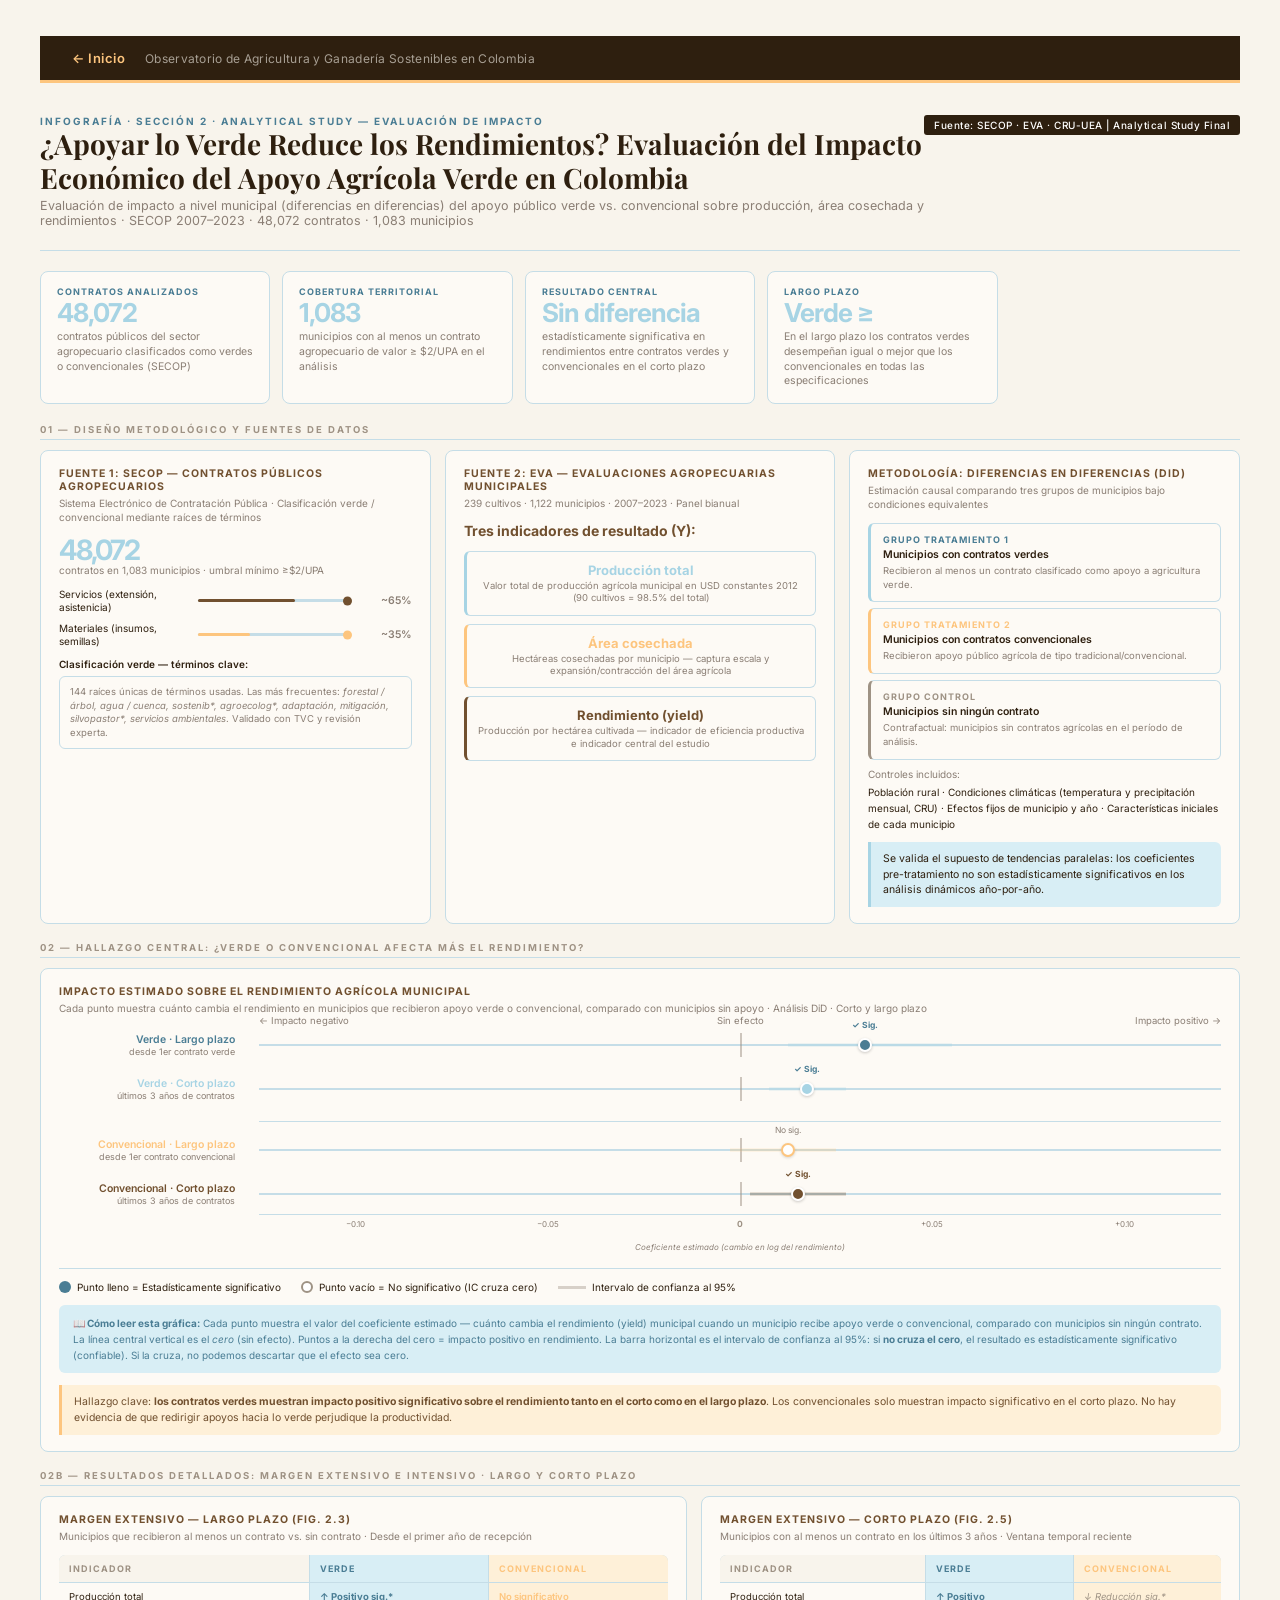
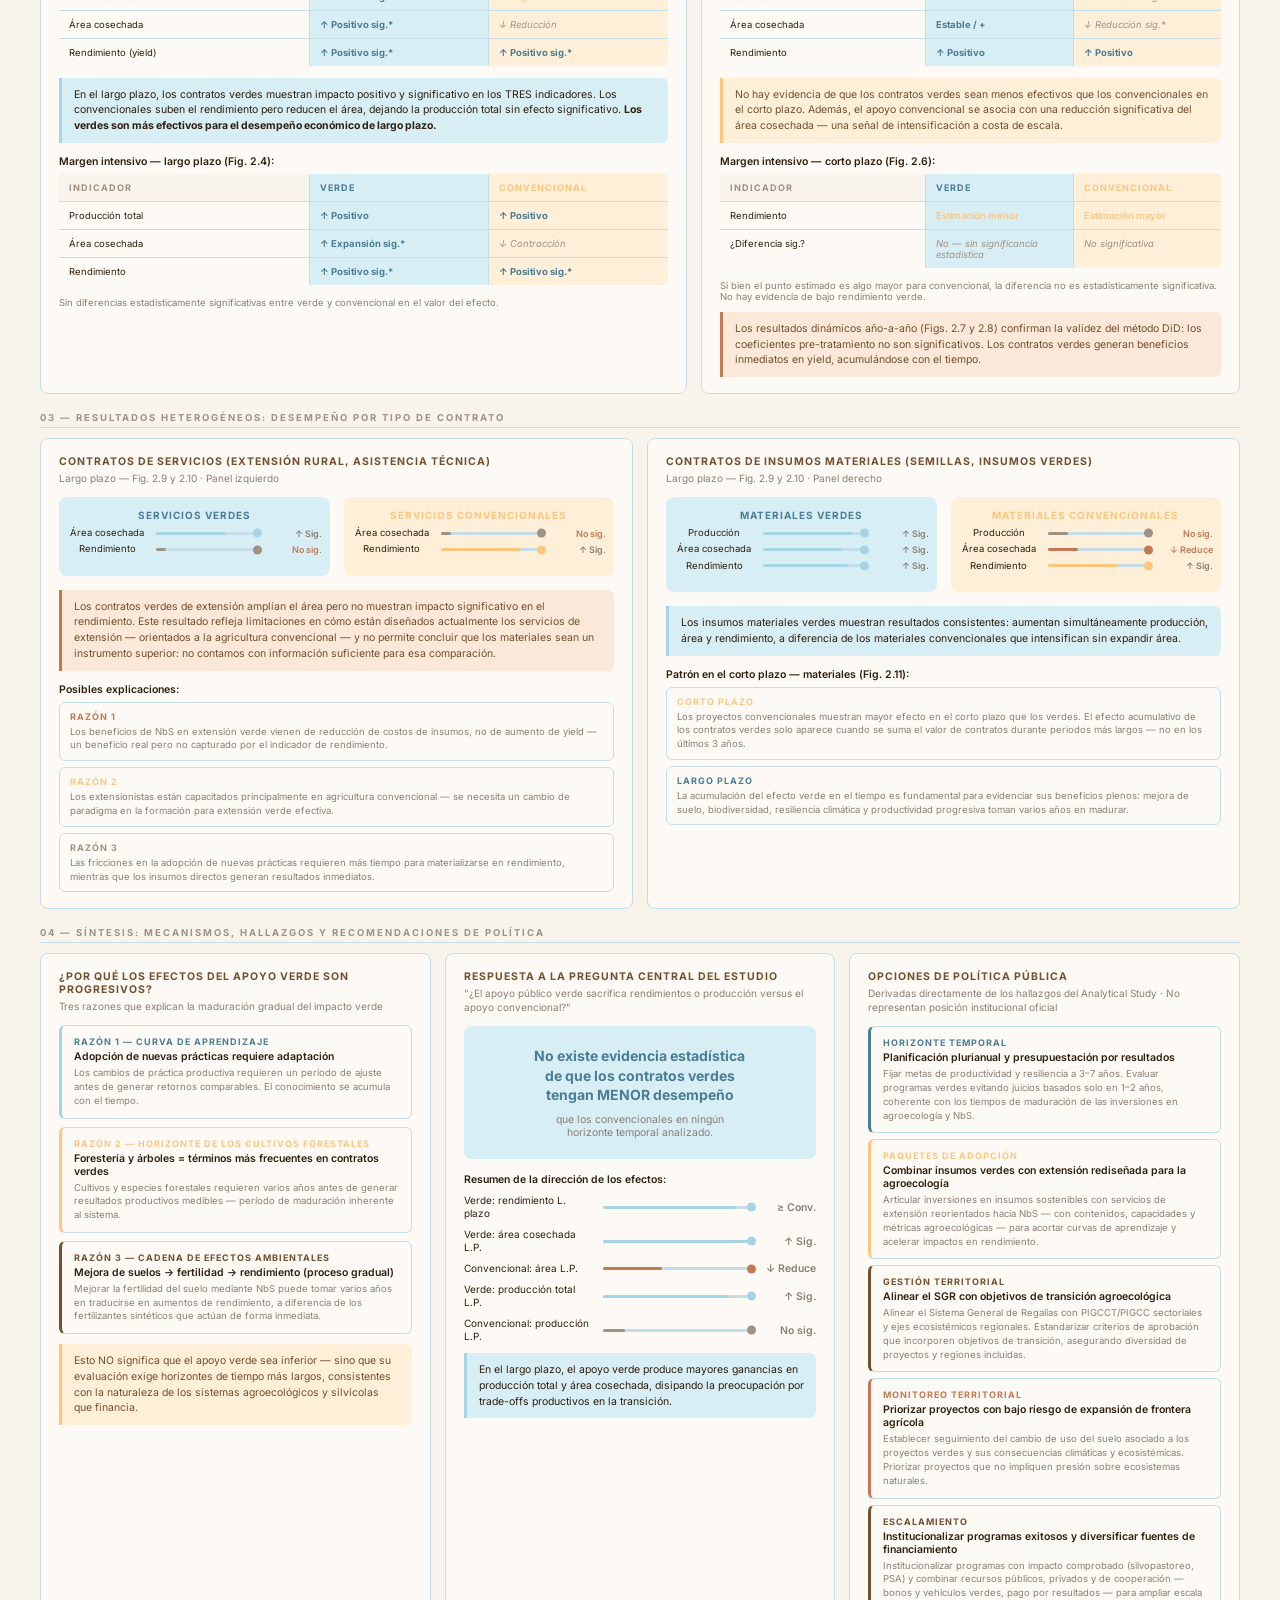
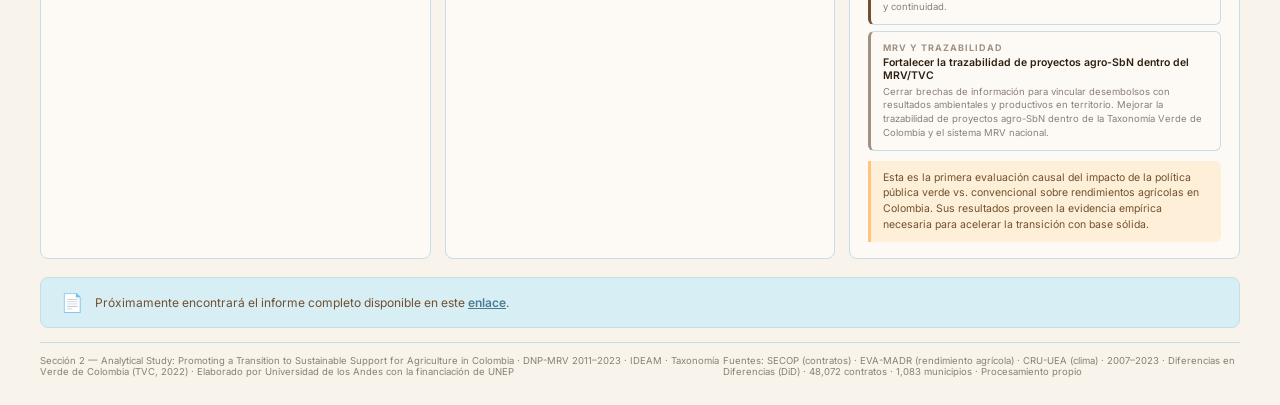
==== infografia2/index.html @ 512d980d "Actualizar infografías y corregir navegación - Reemplazar infografías 1, 2 y 3 con nuevas versiones " ====
<!DOCTYPE html>
<html lang="es">
<head>
<meta charset="UTF-8">
<meta name="viewport" content="width=device-width, initial-scale=1.0">
<title>Sección 2 — Evaluación del Impacto Económico del Apoyo Verde vs. Convencional</title>
<style>
  @import url('https://fonts.googleapis.com/css2?family=Inter:wght@300;400;500;600;700&family=Playfair+Display:wght@700&display=swap');

  :root {
    --cream:    #f8f4ec;
    --white:    #fdfaf5;
    --dark:     #2e1f0f;
    --brown:    #71502f;
    --amber:    #fdc57e;
    --amber-lt: #fef0d8;
    --sage:     #a7d4e4;
    --sage-lt:  #d8eef5;
    --sage-dk:  #4a7d94;
    --coral:    #c47854;
    --coral-lt: #fce8d8;
    --stone:    #9e9284;
    --muted:    #8a7e74;
    --border:   #c5dde7;
    --tan:      #71502f;
  }

  * { box-sizing: border-box; margin: 0; padding: 0; }
  body {
    font-family: 'Inter', sans-serif;
    background: var(--cream);
    color: var(--dark);
    width: 1280px;
    margin: 0 auto;
    min-height: 900px;
    padding: 36px 40px 28px;
  }

  .top-bar { display: flex; justify-content: space-between; align-items: flex-start; margin-bottom: 6px; }
  .badge-inf { font-size: 10px; font-weight: 700; letter-spacing: 2px; color: var(--sage-dk); text-transform: uppercase; }
  .source-badge { background: var(--dark); color: #fff; font-size: 10px; padding: 4px 10px; border-radius: 3px; font-weight: 500; letter-spacing: 0.5px; white-space: nowrap; }
  h1 { font-family: 'Playfair Display', Georgia, serif; font-size: 28px; font-weight: 700; color: var(--dark); line-height: 1.2; margin-bottom: 4px; }
  .subtitle { font-size: 12.5px; color: var(--muted); font-weight: 400; margin-bottom: 16px; }
  .divider { border: none; border-top: 1px solid var(--border); margin-bottom: 20px; }

  /* KPIs */
  .kpi-row { display: grid; grid-template-columns: repeat(5, 1fr); gap: 12px; margin-bottom: 20px; }
  .kpi { background: var(--white); border: 1px solid var(--border); border-radius: 8px; padding: 14px 16px; }
  .kpi .num { font-size: 26px; font-weight: 700; color: var(--sage); letter-spacing: -1px; line-height: 1; }
  .kpi .num.amber { color: var(--amber); }
  .kpi .num.coral { color: var(--coral); }
  .kpi .num.brown { color: var(--brown); }
  .kpi .lbl  { font-size: 10.5px; color: var(--muted); margin-top: 4px; line-height: 1.4; }
  .kpi .tag  { font-size: 9px; font-weight: 700; letter-spacing: 1px; text-transform: uppercase; color: var(--sage-dk); margin-bottom: 3px; }

  /* Grids */
  .grid-4 { display: grid; grid-template-columns: repeat(4, 1fr); gap: 14px; margin-bottom: 18px; }
  .grid-3 { display: grid; grid-template-columns: 1fr 1fr 1fr; gap: 14px; margin-bottom: 18px; }
  .grid-2 { display: grid; grid-template-columns: 1.2fr 1fr; gap: 14px; margin-bottom: 18px; }
  .grid-2e { display: grid; grid-template-columns: 1fr 1fr; gap: 14px; margin-bottom: 18px; }

  /* Card */
  .card { background: var(--white); border: 1px solid var(--border); border-radius: 8px; padding: 16px 18px; }
  .card-title { font-size: 10.5px; font-weight: 700; color: var(--brown); text-transform: uppercase; letter-spacing: 1px; margin-bottom: 3px; }
  .card-sub   { font-size: 10px; color: var(--muted); margin-bottom: 12px; line-height: 1.4; }

  /* Lollipop */
  .ll-row  { display: flex; align-items: center; gap: 9px; margin-bottom: 8px; }
  .ll-lbl  { font-size: 10.5px; color: var(--dark); width: 160px; flex-shrink: 0; line-height: 1.3; }
  .ll-lbl.sm { width: 100px; }
  .ll-lbl.md { width: 130px; }
  .ll-lbl.lg { width: 200px; }
  .ll-trk  { flex: 1; height: 3px; background: var(--border); border-radius: 2px; position: relative; }
  .ll-bar  { height: 100%; border-radius: 2px; background: var(--sage); }
  .ll-bar.amber { background: var(--amber); }
  .ll-bar.coral { background: var(--coral); }
  .ll-bar.brown { background: var(--brown); }
  .ll-bar.tan   { background: var(--tan); }
  .ll-bar.stone { background: var(--stone); }
  .ll-dot  { position: absolute; right:-5px; top:50%; transform:translateY(-50%); width:9px; height:9px; border-radius:50%; background:var(--sage); }
  .ll-dot.amber { background:var(--amber); }
  .ll-dot.coral { background:var(--coral); }
  .ll-dot.brown { background:var(--brown); }
  .ll-dot.tan   { background:var(--tan); }
  .ll-dot.stone { background:var(--stone); }
  .ll-val  { font-size: 10.5px; font-weight: 600; color: var(--muted); width: 56px; text-align: right; }

  /* Stacked bar */
  .stk-bar { display: flex; height: 20px; border-radius: 3px; overflow: hidden; margin: 6px 0; gap: 1px; }
  .stk-seg { display: flex; align-items: center; justify-content: center; font-size: 9px; font-weight: 700; color: white; }

  /* Legend */
  .legend { display: flex; flex-wrap: wrap; gap: 10px; margin-top: 8px; }
  .lg-item { display: flex; align-items: center; gap: 5px; font-size: 10px; color: var(--muted); }
  .lg-dot  { width: 9px; height: 9px; border-radius: 2px; flex-shrink: 0; }

  /* Note box */
  .note { background: var(--sage-lt); border-left: 3px solid var(--sage); padding: 9px 12px; border-radius: 0 6px 6px 0; font-size: 10.5px; color: #2e1f0f; line-height: 1.5; margin-top: 10px; }
  .note.amber { background: var(--amber-lt); border-left-color: var(--amber); color: #71502f; }
  .note.coral { background: var(--coral-lt); border-left-color: var(--coral); color: #71502f; }

  /* Section divider label */
  .sec-label {
    font-size: 9.5px; font-weight: 700; letter-spacing: 2px; text-transform: uppercase;
    color: var(--stone); margin-bottom: 10px; padding-bottom: 4px;
    border-bottom: 1px solid var(--border);
  }

  /* Result matrix cell */
  .rmat { text-align: center; padding: 10px 8px; border-radius: 6px; border: 1px solid var(--border); }
  .rmat .ico { font-size: 18px; margin-bottom: 4px; }
  .rmat .lbl { font-size: 9.5px; color: var(--muted); line-height: 1.3; }
  .rmat .val { font-size: 13px; font-weight: 700; margin-bottom: 2px; }

  /* Period cards */
  .period-card { padding: 10px 12px; border-radius: 6px; border: 1px solid var(--border); background: var(--white); margin-bottom: 8px; }
  .period-tag { font-size: 9px; font-weight: 700; letter-spacing: 1px; text-transform: uppercase; margin-bottom: 3px; }
  .period-title { font-size: 10.5px; font-weight: 600; color: var(--dark); margin-bottom: 3px; }
  .period-desc { font-size: 9.5px; color: var(--muted); line-height: 1.45; }

  /* Comparison matrix */
  .cmp-matrix { display: grid; grid-template-columns: 1.4fr 1fr 1fr; gap: 1px; background: var(--border); border-radius: 6px; overflow: hidden; margin-bottom: 12px; }
  .cmp-cell { background: var(--white); padding: 8px 10px; font-size: 9.5px; }
  .cmp-head { background: var(--cream); font-weight: 700; font-size: 9px; text-transform: uppercase; letter-spacing: 1px; color: var(--stone); }
  .sig-yes { color: var(--sage-dk); font-weight: 700; }
  .sig-no  { color: var(--stone); font-style: italic; }
  .sig-partial { color: var(--amber); font-weight: 600; }

  /* Arc SVG */
  .arc-wrap { text-align: center; }
  .arc-wrap .arc-num { font-size: 22px; font-weight: 700; margin-top: 4px; }
  .arc-wrap .arc-lbl { font-size: 10px; color: var(--muted); }

  /* Dot grid */
  .dot-grid { display: flex; flex-wrap: wrap; gap: 4px; margin-bottom: 8px; }
  .dot { width: 11px; height: 11px; border-radius: 50%; background: var(--border); }
  .dot.sage  { background: var(--sage); }
  .dot.amber { background: var(--amber); }
  .dot.coral { background: var(--coral); }
  .dot.brown { background: var(--brown); }
  .dot.tan   { background: var(--tan); }
  .dot.stone { background: var(--stone); }

  footer { border-top: 1px solid var(--border); padding-top: 12px; display: flex; justify-content: space-between; font-size: 9.5px; color: var(--muted); margin-top: 8px; }
</style>
<script>
(function(){
  var W = 1280;
  function fit(){
    var s = Math.min(1, window.innerWidth / W);
    document.body.style.zoom = s;
  }
  window.addEventListener('load', fit);
  window.addEventListener('resize', fit);
})();
</script></head>
<body><nav style="position:sticky;top:0;z-index:1000;background:#2e1f0f;padding:14px 32px;display:flex;align-items:center;gap:20px;border-bottom:3px solid #fdc57e;box-sizing:border-box;">
  <a href="../" style="text-decoration:none;color:#fdc57e;font-family:'Inter',sans-serif;font-size:13px;font-weight:600;letter-spacing:0.5px;white-space:nowrap;">← Inicio</a>
  <span style="color:#f8f4ec;font-family:'Inter',sans-serif;font-size:12px;opacity:0.6;letter-spacing:0.3px;">Observatorio de Agricultura y Ganadería Sostenibles en Colombia</span>
</nav>
<div style="overflow-x:auto;padding-top:32px;">

<!-- HEADER -->
<div class="top-bar">
  <div>
    <div class="badge-inf">Infografía · Sección 2 · Analytical Study — Evaluación de Impacto</div>
    <h1>¿Apoyar lo Verde Reduce los Rendimientos? Evaluación del Impacto Económico del Apoyo Agrícola Verde en Colombia</h1>
    <p class="subtitle">Evaluación de impacto a nivel municipal (diferencias en diferencias) del apoyo público verde vs. convencional sobre producción, área cosechada y rendimientos · SECOP 2007–2023 · 48,072 contratos · 1,083 municipios</p>
  </div>
  <div class="source-badge">Fuente: SECOP · EVA · CRU-UEA | Analytical Study Final</div>
</div>
<hr class="divider">

<!-- KPI ROW -->
<div class="kpi-row">
  <div class="kpi">
    <div class="tag">Contratos analizados</div>
    <div class="num">48,072</div>
    <div class="lbl">contratos públicos del sector agropecuario clasificados como verdes o convencionales (SECOP)</div>
  </div>
  <div class="kpi">
    <div class="tag">Cobertura territorial</div>
    <div class="num">1,083</div>
    <div class="lbl">municipios con al menos un contrato agropecuario de valor ≥ $2/UPA en el análisis</div>
  </div>
  <div class="kpi">
    <div class="tag">Resultado central</div>
    <div class="num">Sin diferencia</div>
    <div class="lbl">estadísticamente significativa en rendimientos entre contratos verdes y convencionales en el corto plazo</div>
  </div>
  <div class="kpi">
    <div class="tag">Largo plazo</div>
    <div class="num">Verde ≥</div>
    <div class="lbl">En el largo plazo los contratos verdes desempeñan igual o mejor que los convencionales en todas las especificaciones</div>
  </div>

</div>

<!-- SECTION 01: DISEÑO METODOLÓGICO -->
<div class="sec-label">01 — Diseño Metodológico y Fuentes de Datos</div>
<div class="grid-3">

  <!-- SECOP -->
  <div class="card">
    <div class="card-title">Fuente 1: SECOP — Contratos públicos agropecuarios</div>
    <div class="card-sub">Sistema Electrónico de Contratación Pública · Clasificación verde / convencional mediante raíces de términos</div>

    <div style="margin-bottom:12px;">
      <div style="font-size:28px;font-weight:700;color:var(--sage);letter-spacing:-2px;line-height:1;">48,072</div>
      <div style="font-size:10px;color:var(--muted);">contratos en 1,083 municipios · umbral mínimo ≥$2/UPA</div>
    </div>

    <div class="ll-row">
      <div class="ll-lbl md" style="font-size:10px;">Servicios (extensión, asistenicia)</div>
      <div class="ll-trk"><div class="ll-bar tan" style="width:65%"></div><div class="ll-dot tan"></div></div>
      <div class="ll-val">~65%</div>
    </div>
    <div class="ll-row">
      <div class="ll-lbl md" style="font-size:10px;">Materiales (insumos, semillas)</div>
      <div class="ll-trk"><div class="ll-bar amber" style="width:35%"></div><div class="ll-dot amber"></div></div>
      <div class="ll-val">~35%</div>
    </div>

    <div style="margin-top:10px;font-size:10px;font-weight:600;color:var(--dark);margin-bottom:6px;">Clasificación verde — términos clave:</div>
    <div class="period-card" style="padding:8px 10px;margin-bottom:0;">
      <div class="period-desc">144 raíces únicas de términos usadas. Las más frecuentes: <em>forestal / árbol, agua / cuenca, sostenib*, agroecolog*, adaptación, mitigación, silvopastor*, servicios ambientales</em>. Validado con TVC y revisión experta.</div>
    </div>
  </div>

  <!-- EVA -->
  <div class="card">
    <div class="card-title">Fuente 2: EVA — Evaluaciones Agropecuarias Municipales</div>
    <div class="card-sub">239 cultivos · 1,122 municipios · 2007–2023 · Panel bianual</div>

    <div style="margin-bottom:12px;">
      <div style="font-size:14px;font-weight:700;color:var(--brown);margin-bottom:4px;">Tres indicadores de resultado (Y):</div>
    </div>

    <div class="rmat" style="margin-bottom:8px;border-left:3px solid var(--sage);">
      <div class="val" style="color:var(--sage);">Producción total</div>
      <div class="lbl">Valor total de producción agrícola municipal en USD constantes 2012 (90 cultivos = 98.5% del total)</div>
    </div>
    <div class="rmat" style="margin-bottom:8px;border-left:3px solid var(--amber);">
      <div class="val" style="color:var(--amber);">Área cosechada</div>
      <div class="lbl">Hectáreas cosechadas por municipio — captura escala y expansión/contracción del área agrícola</div>
    </div>
    <div class="rmat" style="border-left:3px solid var(--brown);">
      <div class="val" style="color:var(--brown);">Rendimiento (yield)</div>
      <div class="lbl">Producción por hectárea cultivada — indicador de eficiencia productiva e indicador central del estudio</div>
    </div>
  </div>

  <!-- Metodología DiD -->
  <div class="card">
    <div class="card-title">Metodología: Diferencias en Diferencias (DiD)</div>
    <div class="card-sub">Estimación causal comparando tres grupos de municipios bajo condiciones equivalentes</div>

    <div class="period-card" style="border-left:3px solid var(--sage);margin-bottom:6px;">
      <div class="period-tag" style="color:var(--sage-dk);">Grupo tratamiento 1</div>
      <div class="period-title">Municipios con contratos verdes</div>
      <div class="period-desc">Recibieron al menos un contrato clasificado como apoyo a agricultura verde.</div>
    </div>
    <div class="period-card" style="border-left:3px solid var(--amber);margin-bottom:6px;">
      <div class="period-tag" style="color:var(--amber);">Grupo tratamiento 2</div>
      <div class="period-title">Municipios con contratos convencionales</div>
      <div class="period-desc">Recibieron apoyo público agrícola de tipo tradicional/convencional.</div>
    </div>
    <div class="period-card" style="border-left:3px solid var(--stone);margin-bottom:8px;">
      <div class="period-tag" style="color:var(--stone);">Grupo control</div>
      <div class="period-title">Municipios sin ningún contrato</div>
      <div class="period-desc">Contrafactual: municipios sin contratos agrícolas en el período de análisis.</div>
    </div>

    <div style="font-size:10px;color:var(--muted);margin-bottom:4px;">Controles incluidos:</div>
    <div style="font-size:10px;color:var(--dark);line-height:1.6;">Población rural · Condiciones climáticas (temperatura y precipitación mensual, CRU) · Efectos fijos de municipio y año · Características iniciales de cada municipio</div>

    <div class="note">Se valida el supuesto de tendencias paralelas: los coeficientes pre-tratamiento no son estadísticamente significativos en los análisis dinámicos año-por-año.</div>
  </div>
</div>

<!-- SECTION 02: GRÁFICA CENTRAL + RESULTADOS -->
<div class="sec-label">02 — Hallazgo Central: ¿Verde o Convencional afecta más el rendimiento?</div>

<!-- GRÁFICA DE COEFICIENTES — LEGIBLE PARA NO ECONOMISTAS -->
<div class="card" style="margin-bottom:18px;">
  <div class="card-title">Impacto estimado sobre el rendimiento agrícola municipal</div>
  <div class="card-sub">Cada punto muestra cuánto cambia el rendimiento en municipios que recibieron apoyo verde o convencional, comparado con municipios sin apoyo · Análisis DiD · Corto y largo plazo</div>

  <div style="margin:18px 0 0 0;">
    <!-- CHART AREA -->
    <div style="position:relative;padding:0 0 0 200px;">
      <!-- Zero line label -->
      <div style="position:absolute;left:200px;top:-18px;right:0;display:flex;justify-content:space-between;font-size:9.5px;color:var(--muted);">
        <span>← Impacto negativo</span>
        <span style="position:absolute;left:50%;transform:translateX(-50%);">Sin efecto</span>
        <span>Impacto positivo →</span>
      </div>

      <!-- Row: Verde largo plazo -->
      <div style="display:flex;align-items:center;margin-bottom:20px;position:relative;">
        <div style="position:absolute;left:-200px;width:190px;text-align:right;padding-right:14px;">
          <div style="font-size:10.5px;font-weight:600;color:var(--sage-dk);">Verde · Largo plazo</div>
          <div style="font-size:9px;color:var(--muted);">desde 1er contrato verde</div>
        </div>
        <div style="flex:1;position:relative;height:24px;">
          <!-- Track -->
          <div style="position:absolute;top:50%;left:0;right:0;height:2px;background:var(--border);transform:translateY(-50%);"></div>
          <!-- Zero line -->
          <div style="position:absolute;top:0;bottom:0;left:50%;width:2px;background:var(--stone);opacity:0.5;"></div>
          <!-- CI bar: from 55% to 72% (positive, above zero) -->
          <div style="position:absolute;top:50%;left:55%;width:17%;height:3px;background:var(--sage);opacity:0.4;transform:translateY(-50%);"></div>
          <!-- Dot at 63% -->
          <div style="position:absolute;top:50%;left:63%;transform:translate(-50%,-50%);width:14px;height:14px;border-radius:50%;background:var(--sage-dk);border:2px solid white;box-shadow:0 1px 3px rgba(0,0,0,0.2);"></div>
          <!-- "Sig." label -->
          <div style="position:absolute;top:-13px;left:63%;transform:translateX(-50%);font-size:8.5px;font-weight:700;color:var(--sage-dk);">✓ Sig.</div>
        </div>
      </div>

      <!-- Row: Verde corto plazo -->
      <div style="display:flex;align-items:center;margin-bottom:20px;position:relative;">
        <div style="position:absolute;left:-200px;width:190px;text-align:right;padding-right:14px;">
          <div style="font-size:10.5px;font-weight:600;color:var(--sage);">Verde · Corto plazo</div>
          <div style="font-size:9px;color:var(--muted);">últimos 3 años de contratos</div>
        </div>
        <div style="flex:1;position:relative;height:24px;">
          <div style="position:absolute;top:50%;left:0;right:0;height:2px;background:var(--border);transform:translateY(-50%);"></div>
          <div style="position:absolute;top:0;bottom:0;left:50%;width:2px;background:var(--stone);opacity:0.5;"></div>
          <!-- CI: from 53% to 61% — does NOT cross zero (0.0190***, IC [0.0088, 0.0292]) -->
          <div style="position:absolute;top:50%;left:53%;width:8%;height:3px;background:var(--sage);opacity:0.4;transform:translateY(-50%);"></div>
          <!-- Dot at 57% — filled (significant) -->
          <div style="position:absolute;top:50%;left:57%;transform:translate(-50%,-50%);width:14px;height:14px;border-radius:50%;background:var(--sage);border:2px solid white;box-shadow:0 1px 3px rgba(0,0,0,0.2);"></div>
          <!-- "Sig." label -->
          <div style="position:absolute;top:-13px;left:57%;transform:translateX(-50%);font-size:8.5px;font-weight:700;color:var(--sage-dk);">✓ Sig.</div>
        </div>
      </div>

      <!-- Separator -->
      <div style="height:1px;background:var(--border);margin:4px 0 16px 0;"></div>

      <!-- Row: Convencional largo plazo -->
      <div style="display:flex;align-items:center;margin-bottom:20px;position:relative;">
        <div style="position:absolute;left:-200px;width:190px;text-align:right;padding-right:14px;">
          <div style="font-size:10.5px;font-weight:600;color:var(--amber);">Convencional · Largo plazo</div>
          <div style="font-size:9px;color:var(--muted);">desde 1er contrato convencional</div>
        </div>
        <div style="flex:1;position:relative;height:24px;">
          <div style="position:absolute;top:50%;left:0;right:0;height:2px;background:var(--border);transform:translateY(-50%);"></div>
          <div style="position:absolute;top:0;bottom:0;left:50%;width:2px;background:var(--stone);opacity:0.5;"></div>
          <!-- CI: from 49% to 60% — CROSSES zero (0.0117 no *, IC [-0.0021, 0.0255]) -->
          <div style="position:absolute;top:50%;left:49%;width:11%;height:3px;background:var(--amber);opacity:0.3;transform:translateY(-50%);"></div>
          <!-- Dot at 55% — hollow (not significant) -->
          <div style="position:absolute;top:50%;left:55%;transform:translate(-50%,-50%);width:14px;height:14px;border-radius:50%;background:white;border:2.5px solid var(--amber);box-shadow:0 1px 3px rgba(0,0,0,0.15);"></div>
          <div style="position:absolute;top:-13px;left:55%;transform:translateX(-50%);font-size:8.5px;color:var(--muted);white-space:nowrap;">No sig.</div>
        </div>
      </div>

      <!-- Row: Convencional corto plazo -->
      <div style="display:flex;align-items:center;margin-bottom:6px;position:relative;">
        <div style="position:absolute;left:-200px;width:190px;text-align:right;padding-right:14px;">
          <div style="font-size:10.5px;font-weight:600;color:var(--tan);">Convencional · Corto plazo</div>
          <div style="font-size:9px;color:var(--muted);">últimos 3 años de contratos</div>
        </div>
        <div style="flex:1;position:relative;height:24px;">
          <div style="position:absolute;top:50%;left:0;right:0;height:2px;background:var(--border);transform:translateY(-50%);"></div>
          <div style="position:absolute;top:0;bottom:0;left:50%;width:2px;background:var(--stone);opacity:0.5;"></div>
          <!-- CI: 51% to 61% -->
          <div style="position:absolute;top:50%;left:51%;width:10%;height:3px;background:var(--tan);opacity:0.35;transform:translateY(-50%);"></div>
          <!-- Dot at 56% -->
          <div style="position:absolute;top:50%;left:56%;transform:translate(-50%,-50%);width:14px;height:14px;border-radius:50%;background:var(--tan);border:2px solid white;box-shadow:0 1px 3px rgba(0,0,0,0.2);"></div>
          <div style="position:absolute;top:-13px;left:56%;transform:translateX(-50%);font-size:8.5px;font-weight:700;color:var(--tan);">✓ Sig.</div>
        </div>
      </div>

      <!-- X axis ticks -->
      <div style="position:relative;height:26px;margin-top:8px;border-top:1px solid var(--border);">
        <div style="position:absolute;left:10%;transform:translateX(-50%);font-size:8px;color:var(--muted);padding-top:4px;">−0.10</div>
        <div style="position:absolute;left:30%;transform:translateX(-50%);font-size:8px;color:var(--muted);padding-top:4px;">−0.05</div>
        <div style="position:absolute;left:50%;transform:translateX(-50%);font-size:8.5px;color:var(--stone);font-weight:700;padding-top:4px;">0</div>
        <div style="position:absolute;left:70%;transform:translateX(-50%);font-size:8px;color:var(--muted);padding-top:4px;">+0.05</div>
        <div style="position:absolute;left:90%;transform:translateX(-50%);font-size:8px;color:var(--muted);padding-top:4px;">+0.10</div>
      </div>
      <div style="text-align:center;font-size:8px;color:var(--muted);margin-top:2px;font-style:italic;">Coeficiente estimado (cambio en log del rendimiento)</div>
    </div>

    <!-- LEYENDA -->
    <div style="display:flex;gap:20px;margin-top:16px;flex-wrap:wrap;align-items:center;border-top:1px solid var(--border);padding-top:12px;">
      <div style="display:flex;align-items:center;gap:6px;font-size:10px;color:var(--dark);">
        <div style="width:12px;height:12px;border-radius:50%;background:var(--sage-dk);"></div> Punto lleno = Estadísticamente significativo
      </div>
      <div style="display:flex;align-items:center;gap:6px;font-size:10px;color:var(--dark);">
        <div style="width:12px;height:12px;border-radius:50%;background:white;border:2.5px solid var(--stone);"></div> Punto vacío = No significativo (IC cruza cero)
      </div>
      <div style="display:flex;align-items:center;gap:6px;font-size:10px;color:var(--dark);">
        <div style="width:28px;height:3px;background:var(--stone);opacity:0.4;"></div> Intervalo de confianza al 95%
      </div>
    </div>

    <!-- NOTA METODOLÓGICA -->
    <div style="margin-top:12px;background:var(--sage-lt);border-radius:6px;padding:10px 14px;font-size:10px;color:var(--sage-dk);line-height:1.6;">
      <strong>📖 Cómo leer esta gráfica:</strong> Cada punto muestra el valor del coeficiente estimado — cuánto cambia el rendimiento (yield) municipal cuando un municipio recibe apoyo verde o convencional, comparado con municipios sin ningún contrato. La línea central vertical es el <em>cero</em> (sin efecto). Puntos a la derecha del cero = impacto positivo en rendimiento. La barra horizontal es el intervalo de confianza al 95%: si <strong>no cruza el cero</strong>, el resultado es estadísticamente significativo (confiable). Si la cruza, no podemos descartar que el efecto sea cero.
    </div>
  </div>

  <div class="note amber" style="margin-top:12px;">Hallazgo clave: <strong>los contratos verdes muestran impacto positivo significativo sobre el rendimiento tanto en el corto como en el largo plazo</strong>. Los convencionales solo muestran impacto significativo en el corto plazo. No hay evidencia de que redirigir apoyos hacia lo verde perjudique la productividad.</div>
</div>

<div class="sec-label" style="margin-top:0;">02b — Resultados Detallados: Margen Extensivo e Intensivo · Largo y Corto Plazo</div>
<div class="grid-2">

  <!-- Margen extensivo largo plazo -->
  <div class="card">
    <div class="card-title">Margen extensivo — largo plazo (Fig. 2.3)</div>
    <div class="card-sub">Municipios que recibieron al menos un contrato vs. sin contrato · Desde el primer año de recepción</div>

    <div class="cmp-matrix">
      <div class="cmp-cell cmp-head">Indicador</div>
      <div class="cmp-cell cmp-head" style="background:var(--sage-lt);color:var(--sage-dk);">Verde</div>
      <div class="cmp-cell cmp-head" style="background:var(--amber-lt);color:var(--amber);">Convencional</div>

      <div class="cmp-cell">Producción total</div>
      <div class="cmp-cell" style="background:var(--sage-lt);"><span class="sig-yes">↑ Positivo sig.*</span></div>
      <div class="cmp-cell" style="background:var(--amber-lt);"><span class="sig-partial">No significativo</span></div>

      <div class="cmp-cell">Área cosechada</div>
      <div class="cmp-cell" style="background:var(--sage-lt);"><span class="sig-yes">↑ Positivo sig.*</span></div>
      <div class="cmp-cell" style="background:var(--amber-lt);"><span class="sig-no">↓ Reducción</span></div>

      <div class="cmp-cell">Rendimiento (yield)</div>
      <div class="cmp-cell" style="background:var(--sage-lt);"><span class="sig-yes">↑ Positivo sig.*</span></div>
      <div class="cmp-cell" style="background:var(--amber-lt);"><span class="sig-yes">↑ Positivo sig.*</span></div>
    </div>

    <div class="note">En el largo plazo, los contratos verdes muestran impacto positivo y significativo en los TRES indicadores. Los convencionales suben el rendimiento pero reducen el área, dejando la producción total sin efecto significativo. <strong>Los verdes son más efectivos para el desempeño económico de largo plazo.</strong></div>

    <div style="margin-top:12px;font-size:10.5px;font-weight:600;color:var(--dark);margin-bottom:6px;">Margen intensivo — largo plazo (Fig. 2.4):</div>
    <div class="cmp-matrix">
      <div class="cmp-cell cmp-head">Indicador</div>
      <div class="cmp-cell cmp-head" style="background:var(--sage-lt);color:var(--sage-dk);">Verde</div>
      <div class="cmp-cell cmp-head" style="background:var(--amber-lt);color:var(--amber);">Convencional</div>

      <div class="cmp-cell">Producción total</div>
      <div class="cmp-cell" style="background:var(--sage-lt);"><span class="sig-yes">↑ Positivo</span></div>
      <div class="cmp-cell" style="background:var(--amber-lt);"><span class="sig-yes">↑ Positivo</span></div>

      <div class="cmp-cell">Área cosechada</div>
      <div class="cmp-cell" style="background:var(--sage-lt);"><span class="sig-yes">↑ Expansión sig.*</span></div>
      <div class="cmp-cell" style="background:var(--amber-lt);"><span class="sig-no">↓ Contracción</span></div>

      <div class="cmp-cell">Rendimiento</div>
      <div class="cmp-cell" style="background:var(--sage-lt);"><span class="sig-yes">↑ Positivo sig.*</span></div>
      <div class="cmp-cell" style="background:var(--amber-lt);"><span class="sig-yes">↑ Positivo sig.*</span></div>
    </div>
    <div style="font-size:9.5px;color:var(--muted);margin-top:4px;">Sin diferencias estadísticamente significativas entre verde y convencional en el valor del efecto.</div>
  </div>

  <!-- Margen corto plazo -->
  <div class="card">
    <div class="card-title">Margen extensivo — corto plazo (Fig. 2.5)</div>
    <div class="card-sub">Municipios con al menos un contrato en los últimos 3 años · Ventana temporal reciente</div>

    <div class="cmp-matrix">
      <div class="cmp-cell cmp-head">Indicador</div>
      <div class="cmp-cell cmp-head" style="background:var(--sage-lt);color:var(--sage-dk);">Verde</div>
      <div class="cmp-cell cmp-head" style="background:var(--amber-lt);color:var(--amber);">Convencional</div>

      <div class="cmp-cell">Producción total</div>
      <div class="cmp-cell" style="background:var(--sage-lt);"><span class="sig-yes">↑ Positivo</span></div>
      <div class="cmp-cell" style="background:var(--amber-lt);"><span class="sig-no">↓ Reducción sig.*</span></div>

      <div class="cmp-cell">Área cosechada</div>
      <div class="cmp-cell" style="background:var(--sage-lt);"><span class="sig-yes">Estable / +</span></div>
      <div class="cmp-cell" style="background:var(--amber-lt);"><span class="sig-no">↓ Reducción sig.*</span></div>

      <div class="cmp-cell">Rendimiento</div>
      <div class="cmp-cell" style="background:var(--sage-lt);"><span class="sig-yes">↑ Positivo</span></div>
      <div class="cmp-cell" style="background:var(--amber-lt);"><span class="sig-yes">↑ Positivo</span></div>
    </div>

    <div class="note amber">No hay evidencia de que los contratos verdes sean menos efectivos que los convencionales en el corto plazo. Además, el apoyo convencional se asocia con una reducción significativa del área cosechada — una señal de intensificación a costa de escala.</div>

    <div style="margin-top:12px;font-size:10.5px;font-weight:600;color:var(--dark);margin-bottom:6px;">Margen intensivo — corto plazo (Fig. 2.6):</div>
    <div class="cmp-matrix">
      <div class="cmp-cell cmp-head">Indicador</div>
      <div class="cmp-cell cmp-head" style="background:var(--sage-lt);color:var(--sage-dk);">Verde</div>
      <div class="cmp-cell cmp-head" style="background:var(--amber-lt);color:var(--amber);">Convencional</div>

      <div class="cmp-cell">Rendimiento</div>
      <div class="cmp-cell" style="background:var(--sage-lt);"><span class="sig-partial">Estimación menor</span></div>
      <div class="cmp-cell" style="background:var(--amber-lt);"><span class="sig-partial">Estimación mayor</span></div>

      <div class="cmp-cell">¿Diferencia sig.?</div>
      <div class="cmp-cell" style="background:var(--sage-lt);background:var(--sage-lt);" colspan="2"><span class="sig-no">No — sin significancia estadística</span></div>
      <div class="cmp-cell" style="background:var(--amber-lt);"><span class="sig-no">No significativa</span></div>
    </div>
    <div style="font-size:9.5px;color:var(--muted);margin-top:4px;">Si bien el punto estimado es algo mayor para convencional, la diferencia no es estadísticamente significativa. No hay evidencia de bajo rendimiento verde.</div>

    <div class="note coral" style="margin-top:10px;">Los resultados dinámicos año-a-año (Figs. 2.7 y 2.8) confirman la validez del método DiD: los coeficientes pre-tratamiento no son significativos. Los contratos verdes generan beneficios inmediatos en yield, acumulándose con el tiempo.</div>
  </div>
</div>

<!-- SECTION 03: RESULTADOS HETEROGÉNEOS -->
<div class="sec-label">03 — Resultados Heterogéneos: Desempeño por Tipo de Contrato</div>
<div class="grid-2e">

  <!-- Servicios -->
  <div class="card">
    <div class="card-title">Contratos de servicios (extensión rural, asistencia técnica)</div>
    <div class="card-sub">Largo plazo — Fig. 2.9 y 2.10 · Panel izquierdo</div>

    <div style="display:flex;gap:14px;margin-bottom:14px;">
      <div style="flex:1;text-align:center;background:var(--sage-lt);border-radius:8px;padding:12px 8px;">
        <div style="font-size:10px;font-weight:700;color:var(--sage-dk);text-transform:uppercase;letter-spacing:1px;margin-bottom:6px;">Servicios verdes</div>
        <div class="ll-row" style="margin-bottom:4px;">
          <div class="ll-lbl sm" style="font-size:9.5px;width:80px;">Área cosechada</div>
          <div class="ll-trk"><div class="ll-bar" style="width:70%"></div><div class="ll-dot"></div></div>
          <div class="ll-val" style="font-size:9px;">↑ Sig.</div>
        </div>
        <div class="ll-row">
          <div class="ll-lbl sm" style="font-size:9.5px;width:80px;">Rendimiento</div>
          <div class="ll-trk"><div class="ll-bar stone" style="width:10%"></div><div class="ll-dot stone"></div></div>
          <div class="ll-val" style="font-size:9px;color:var(--coral);">No sig.</div>
        </div>
      </div>
      <div style="flex:1;text-align:center;background:var(--amber-lt);border-radius:8px;padding:12px 8px;">
        <div style="font-size:10px;font-weight:700;color:var(--amber);text-transform:uppercase;letter-spacing:1px;margin-bottom:6px;">Servicios convencionales</div>
        <div class="ll-row" style="margin-bottom:4px;">
          <div class="ll-lbl sm" style="font-size:9.5px;width:80px;">Área cosechada</div>
          <div class="ll-trk"><div class="ll-bar stone" style="width:10%"></div><div class="ll-dot stone"></div></div>
          <div class="ll-val" style="font-size:9px;color:var(--coral);">No sig.</div>
        </div>
        <div class="ll-row">
          <div class="ll-lbl sm" style="font-size:9.5px;width:80px;">Rendimiento</div>
          <div class="ll-trk"><div class="ll-bar amber" style="width:80%"></div><div class="ll-dot amber"></div></div>
          <div class="ll-val" style="font-size:9px;">↑ Sig.</div>
        </div>
      </div>
    </div>

    <div class="note coral">Los contratos verdes de extensión amplían el área pero no muestran impacto significativo en el rendimiento. Este resultado refleja limitaciones en cómo están diseñados actualmente los servicios de extensión — orientados a la agricultura convencional — y no permite concluir que los materiales sean un instrumento superior: no contamos con información suficiente para esa comparación.</div>

    <div style="margin-top:12px;font-size:10.5px;font-weight:600;color:var(--dark);margin-bottom:6px;">Posibles explicaciones:</div>
    <div class="period-card" style="padding:8px 10px;margin-bottom:6px;">
      <div class="period-tag" style="color:var(--coral);">Razón 1</div>
      <div class="period-desc">Los beneficios de NbS en extensión verde vienen de reducción de costos de insumos, no de aumento de yield — un beneficio real pero no capturado por el indicador de rendimiento.</div>
    </div>
    <div class="period-card" style="padding:8px 10px;margin-bottom:6px;">
      <div class="period-tag" style="color:var(--amber);">Razón 2</div>
      <div class="period-desc">Los extensionistas están capacitados principalmente en agricultura convencional — se necesita un cambio de paradigma en la formación para extensión verde efectiva.</div>
    </div>
    <div class="period-card" style="padding:8px 10px;margin-bottom:0;">
      <div class="period-tag" style="color:var(--stone);">Razón 3</div>
      <div class="period-desc">Las fricciones en la adopción de nuevas prácticas requieren más tiempo para materializarse en rendimiento, mientras que los insumos directos generan resultados inmediatos.</div>
    </div>
  </div>

  <!-- Materiales -->
  <div class="card">
    <div class="card-title">Contratos de insumos materiales (semillas, insumos verdes)</div>
    <div class="card-sub">Largo plazo — Fig. 2.9 y 2.10 · Panel derecho</div>

    <div style="display:flex;gap:14px;margin-bottom:14px;">
      <div style="flex:1;text-align:center;background:var(--sage-lt);border-radius:8px;padding:12px 8px;">
        <div style="font-size:10px;font-weight:700;color:var(--sage-dk);text-transform:uppercase;letter-spacing:1px;margin-bottom:6px;">Materiales verdes</div>
        <div class="ll-row" style="margin-bottom:4px;">
          <div class="ll-lbl sm" style="font-size:9.5px;width:80px;">Producción</div>
          <div class="ll-trk"><div class="ll-bar" style="width:90%"></div><div class="ll-dot"></div></div>
          <div class="ll-val" style="font-size:9px;">↑ Sig.</div>
        </div>
        <div class="ll-row" style="margin-bottom:4px;">
          <div class="ll-lbl sm" style="font-size:9.5px;width:80px;">Área cosechada</div>
          <div class="ll-trk"><div class="ll-bar" style="width:80%"></div><div class="ll-dot"></div></div>
          <div class="ll-val" style="font-size:9px;">↑ Sig.</div>
        </div>
        <div class="ll-row">
          <div class="ll-lbl sm" style="font-size:9.5px;width:80px;">Rendimiento</div>
          <div class="ll-trk"><div class="ll-bar" style="width:85%"></div><div class="ll-dot"></div></div>
          <div class="ll-val" style="font-size:9px;">↑ Sig.</div>
        </div>
      </div>
      <div style="flex:1;text-align:center;background:var(--amber-lt);border-radius:8px;padding:12px 8px;">
        <div style="font-size:10px;font-weight:700;color:var(--amber);text-transform:uppercase;letter-spacing:1px;margin-bottom:6px;">Materiales convencionales</div>
        <div class="ll-row" style="margin-bottom:4px;">
          <div class="ll-lbl sm" style="font-size:9.5px;width:80px;">Producción</div>
          <div class="ll-trk"><div class="ll-bar stone" style="width:20%"></div><div class="ll-dot stone"></div></div>
          <div class="ll-val" style="font-size:9px;color:var(--coral);">No sig.</div>
        </div>
        <div class="ll-row" style="margin-bottom:4px;">
          <div class="ll-lbl sm" style="font-size:9.5px;width:80px;">Área cosechada</div>
          <div class="ll-trk"><div class="ll-bar coral" style="width:30%"></div><div class="ll-dot coral"></div></div>
          <div class="ll-val" style="font-size:9px;color:var(--coral);">↓ Reduce</div>
        </div>
        <div class="ll-row">
          <div class="ll-lbl sm" style="font-size:9.5px;width:80px;">Rendimiento</div>
          <div class="ll-trk"><div class="ll-bar amber" style="width:70%"></div><div class="ll-dot amber"></div></div>
          <div class="ll-val" style="font-size:9px;">↑ Sig.</div>
        </div>
      </div>
    </div>

    <div class="note">Los insumos materiales verdes muestran resultados consistentes: aumentan simultáneamente producción, área y rendimiento, a diferencia de los materiales convencionales que intensifican sin expandir área.</div>

    <div style="margin-top:12px;font-size:10.5px;font-weight:600;color:var(--dark);margin-bottom:6px;">Patrón en el corto plazo — materiales (Fig. 2.11):</div>
    <div class="period-card" style="padding:8px 10px;margin-bottom:6px;">
      <div class="period-tag" style="color:var(--amber);">Corto plazo</div>
      <div class="period-desc">Los proyectos convencionales muestran mayor efecto en el corto plazo que los verdes. El efecto acumulativo de los contratos verdes solo aparece cuando se suma el valor de contratos durante periodos más largos — no en los últimos 3 años.</div>
    </div>
    <div class="period-card" style="padding:8px 10px;margin-bottom:0;">
      <div class="period-tag" style="color:var(--sage-dk);">Largo plazo</div>
      <div class="period-desc">La acumulación del efecto verde en el tiempo es fundamental para evidenciar sus beneficios plenos: mejora de suelo, biodiversidad, resiliencia climática y productividad progresiva toman varios años en madurar.</div>
    </div>
  </div>
</div>

<!-- SECTION 04: SÍNTESIS Y MECANISMOS -->
<div class="sec-label">04 — Síntesis: Mecanismos, Hallazgos y Recomendaciones de Política</div>
<div class="grid-3">

  <!-- Mecanismos -->
  <div class="card">
    <div class="card-title">¿Por qué los efectos del apoyo verde son progresivos?</div>
    <div class="card-sub">Tres razones que explican la maduración gradual del impacto verde</div>

    <div class="period-card" style="border-left:3px solid var(--sage);margin-bottom:8px;">
      <div class="period-tag" style="color:var(--sage-dk);">Razón 1 — Curva de aprendizaje</div>
      <div class="period-title">Adopción de nuevas prácticas requiere adaptación</div>
      <div class="period-desc">Los cambios de práctica productiva requieren un período de ajuste antes de generar retornos comparables. El conocimiento se acumula con el tiempo.</div>
    </div>

    <div class="period-card" style="border-left:3px solid var(--amber);margin-bottom:8px;">
      <div class="period-tag" style="color:var(--amber);">Razón 2 — Horizonte de los cultivos forestales</div>
      <div class="period-title">Forestería y árboles = términos más frecuentes en contratos verdes</div>
      <div class="period-desc">Cultivos y especies forestales requieren varios años antes de generar resultados productivos medibles — período de maduración inherente al sistema.</div>
    </div>

    <div class="period-card" style="border-left:3px solid var(--brown);margin-bottom:8px;">
      <div class="period-tag" style="color:var(--brown);">Razón 3 — Cadena de efectos ambientales</div>
      <div class="period-title">Mejora de suelos → fertilidad → rendimiento (proceso gradual)</div>
      <div class="period-desc">Mejorar la fertilidad del suelo mediante NbS puede tomar varios años en traducirse en aumentos de rendimiento, a diferencia de los fertilizantes sintéticos que actúan de forma inmediata.</div>
    </div>

    <div class="note amber">Esto NO significa que el apoyo verde sea inferior — sino que su evaluación exige horizontes de tiempo más largos, consistentes con la naturaleza de los sistemas agroecológicos y silvícolas que financia.</div>
  </div>

  <!-- Resumen central -->
  <div class="card">
    <div class="card-title">Respuesta a la pregunta central del estudio</div>
    <div class="card-sub">"¿El apoyo público verde sacrifica rendimientos o producción versus el apoyo convencional?"</div>

    <div style="text-align:center;padding:20px 16px;background:var(--sage-lt);border-radius:8px;margin-bottom:14px;">
      <div style="font-size:14px;font-weight:700;color:var(--sage-dk);line-height:1.4;">No existe evidencia estadística<br>de que los contratos verdes<br>tengan MENOR desempeño</div>
      <div style="font-size:10.5px;color:var(--muted);margin-top:8px;">que los convencionales en ningún<br>horizonte temporal analizado.</div>
    </div>

    <div style="font-size:10.5px;font-weight:600;color:var(--dark);margin-bottom:8px;">Resumen de la dirección de los efectos:</div>

    <div class="ll-row">
      <div class="ll-lbl md" style="font-size:10px;">Verde: rendimiento L. plazo</div>
      <div class="ll-trk"><div class="ll-bar" style="width:90%"></div><div class="ll-dot"></div></div>
      <div class="ll-val">≥ Conv.</div>
    </div>
    <div class="ll-row">
      <div class="ll-lbl md" style="font-size:10px;">Verde: área cosechada L.P.</div>
      <div class="ll-trk"><div class="ll-bar" style="width:100%"></div><div class="ll-dot"></div></div>
      <div class="ll-val">↑ Sig.</div>
    </div>
    <div class="ll-row">
      <div class="ll-lbl md" style="font-size:10px;">Convencional: área L.P.</div>
      <div class="ll-trk"><div class="ll-bar coral" style="width:40%"></div><div class="ll-dot coral"></div></div>
      <div class="ll-val">↓ Reduce</div>
    </div>
    <div class="ll-row">
      <div class="ll-lbl md" style="font-size:10px;">Verde: producción total L.P.</div>
      <div class="ll-trk"><div class="ll-bar" style="width:85%"></div><div class="ll-dot"></div></div>
      <div class="ll-val">↑ Sig.</div>
    </div>
    <div class="ll-row">
      <div class="ll-lbl md" style="font-size:10px;">Convencional: producción L.P.</div>
      <div class="ll-trk"><div class="ll-bar stone" style="width:15%"></div><div class="ll-dot stone"></div></div>
      <div class="ll-val">No sig.</div>
    </div>

    <div class="note" style="margin-top:10px;">En el largo plazo, el apoyo verde produce mayores ganancias en producción total y área cosechada, disipando la preocupación por trade-offs productivos en la transición.</div>
  </div>

  <!-- Recomendaciones -->
  <div class="card">
    <div class="card-title">Opciones de política pública</div>
    <div class="card-sub">Derivadas directamente de los hallazgos del Analytical Study · No representan posición institucional oficial</div>

    <div class="period-card" style="border-left:3px solid var(--sage-dk);margin-bottom:6px;">
      <div class="period-tag" style="color:var(--sage-dk);">Horizonte temporal</div>
      <div class="period-title">Planificación plurianual y presupuestación por resultados</div>
      <div class="period-desc">Fijar metas de productividad y resiliencia a 3–7 años. Evaluar programas verdes evitando juicios basados solo en 1–2 años, coherente con los tiempos de maduración de las inversiones en agroecología y NbS.</div>
    </div>

    <div class="period-card" style="border-left:3px solid var(--amber);margin-bottom:6px;">
      <div class="period-tag" style="color:var(--amber);">Paquetes de adopción</div>
      <div class="period-title">Combinar insumos verdes con extensión rediseñada para la agroecología</div>
      <div class="period-desc">Articular inversiones en insumos sostenibles con servicios de extensión reorientados hacia NbS — con contenidos, capacidades y métricas agroecológicas — para acortar curvas de aprendizaje y acelerar impactos en rendimiento.</div>
    </div>

    <div class="period-card" style="border-left:3px solid var(--tan);margin-bottom:6px;">
      <div class="period-tag" style="color:var(--tan);">Gestión territorial</div>
      <div class="period-title">Alinear el SGR con objetivos de transición agroecológica</div>
      <div class="period-desc">Alinear el Sistema General de Regalías con PIGCCT/PIGCC sectoriales y ejes ecosistémicos regionales. Estandarizar criterios de aprobación que incorporen objetivos de transición, asegurando diversidad de proyectos y regiones incluidas.</div>
    </div>

    <div class="period-card" style="border-left:3px solid var(--coral);margin-bottom:6px;">
      <div class="period-tag" style="color:var(--coral);">Monitoreo territorial</div>
      <div class="period-title">Priorizar proyectos con bajo riesgo de expansión de frontera agrícola</div>
      <div class="period-desc">Establecer seguimiento del cambio de uso del suelo asociado a los proyectos verdes y sus consecuencias climáticas y ecosistémicas. Priorizar proyectos que no impliquen presión sobre ecosistemas naturales.</div>
    </div>

    <div class="period-card" style="border-left:3px solid var(--brown);margin-bottom:6px;">
      <div class="period-tag" style="color:var(--brown);">Escalamiento</div>
      <div class="period-title">Institucionalizar programas exitosos y diversificar fuentes de financiamiento</div>
      <div class="period-desc">Institucionalizar programas con impacto comprobado (silvopastoreo, PSA) y combinar recursos públicos, privados y de cooperación — bonos y vehículos verdes, pago por resultados — para ampliar escala y continuidad.</div>
    </div>

    <div class="period-card" style="border-left:3px solid var(--stone);margin-bottom:6px;">
      <div class="period-tag" style="color:var(--stone);">MRV y trazabilidad</div>
      <div class="period-title">Fortalecer la trazabilidad de proyectos agro-SbN dentro del MRV/TVC</div>
      <div class="period-desc">Cerrar brechas de información para vincular desembolsos con resultados ambientales y productivos en territorio. Mejorar la trazabilidad de proyectos agro-SbN dentro de la Taxonomía Verde de Colombia y el sistema MRV nacional.</div>
    </div>

    <div class="note amber">Esta es la primera evaluación causal del impacto de la política pública verde vs. convencional sobre rendimientos agrícolas en Colombia. Sus resultados proveen la evidencia empírica necesaria para acelerar la transición con base sólida.</div>
  </div>
</div>

<!-- NOTA PRÓXIMAMENTE -->
<div style="background:var(--sage-lt);border:1px solid var(--border);border-radius:8px;padding:14px 20px;margin-bottom:14px;display:flex;align-items:center;gap:12px;">
  <span style="font-size:18px;">📄</span>
  <span style="font-size:12px;color:var(--brown);">
    Próximamente encontrará el informe completo disponible en este
    <a href="#" style="color:var(--sage-dk);font-weight:600;text-decoration:underline;">enlace</a>.
  </span>
</div>

<!-- FOOTER -->
<footer>
  <div>Sección 2 — Analytical Study: Promoting a Transition to Sustainable Support for Agriculture in Colombia · DNP-MRV 2011–2023 · IDEAM · Taxonomía Verde de Colombia (TVC, 2022) · Elaborado por Universidad de los Andes con la financiación de UNEP</div>
  <div>Fuentes: SECOP (contratos) · EVA-MADR (rendimiento agrícola) · CRU-UEA (clima) · 2007–2023 · Diferencias en Diferencias (DiD) · 48,072 contratos · 1,083 municipios · Procesamiento propio</div>
</footer>

</div>
</body>
</html>
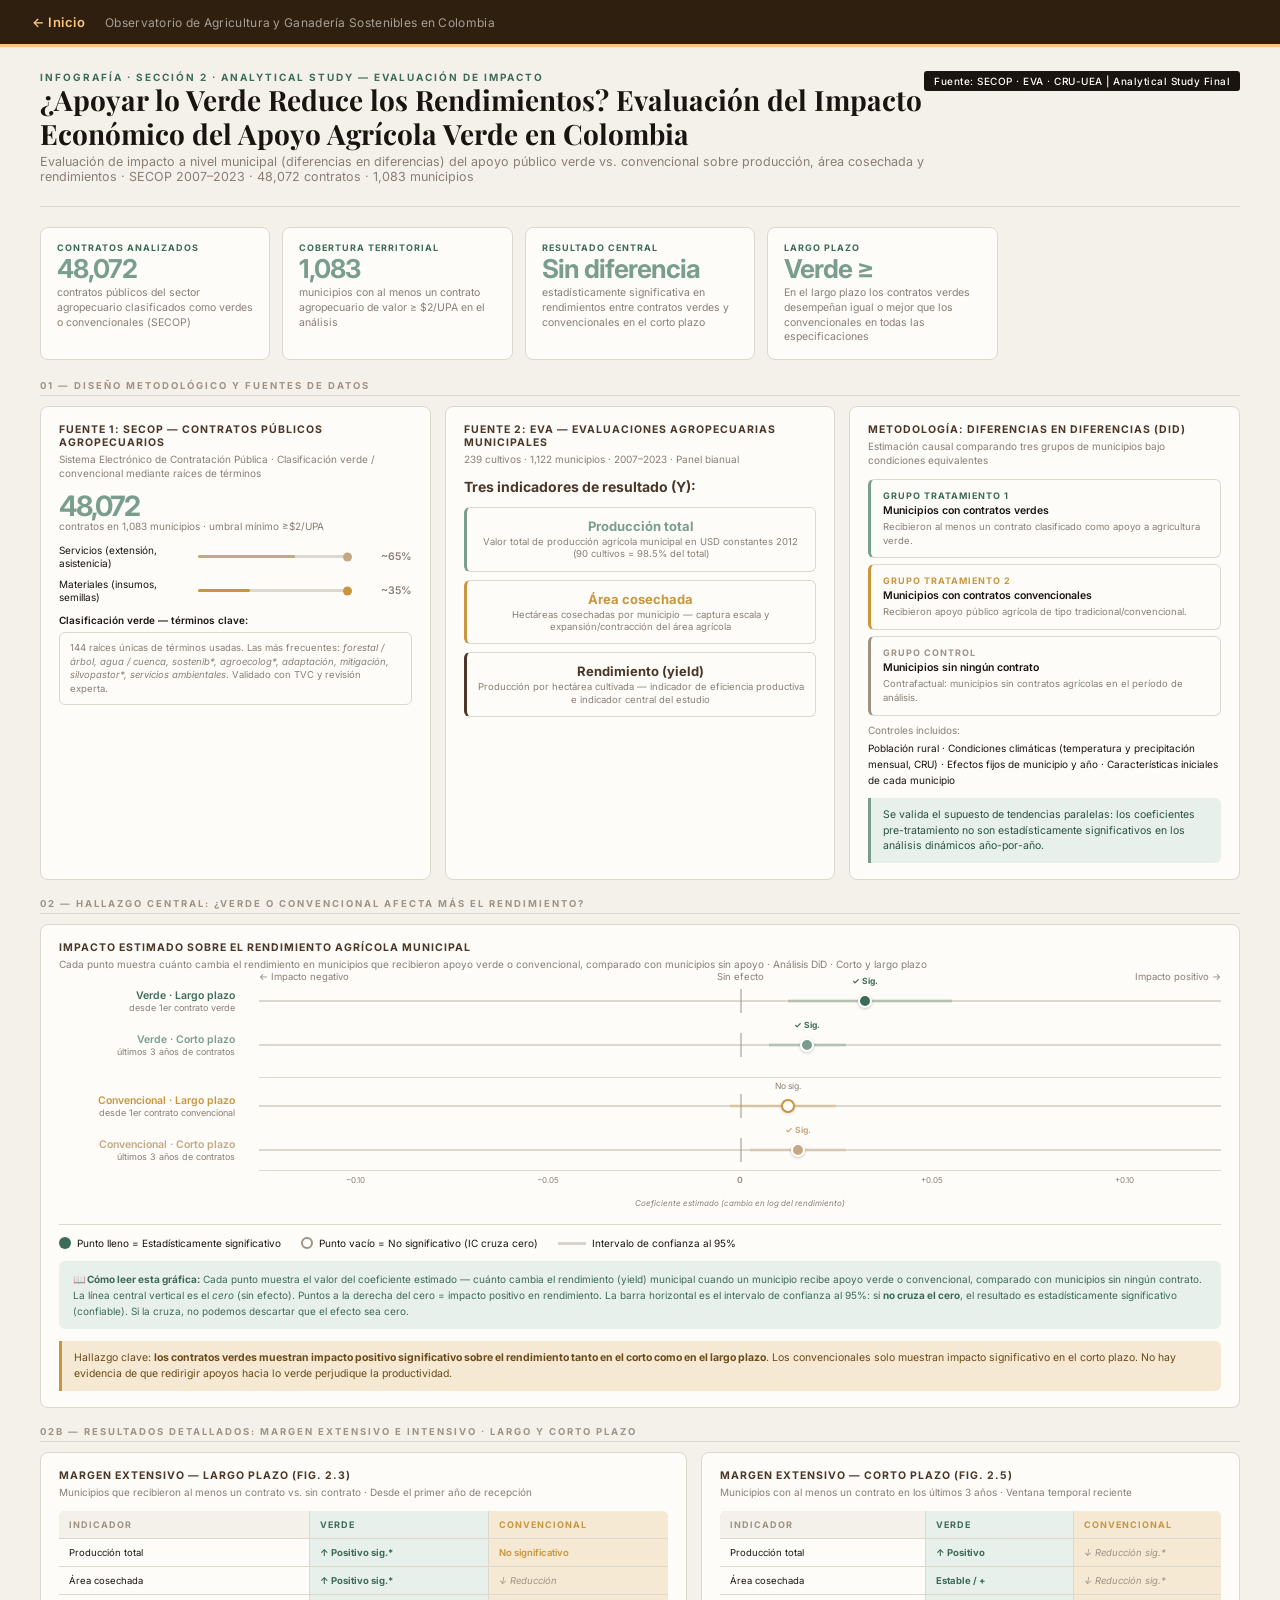
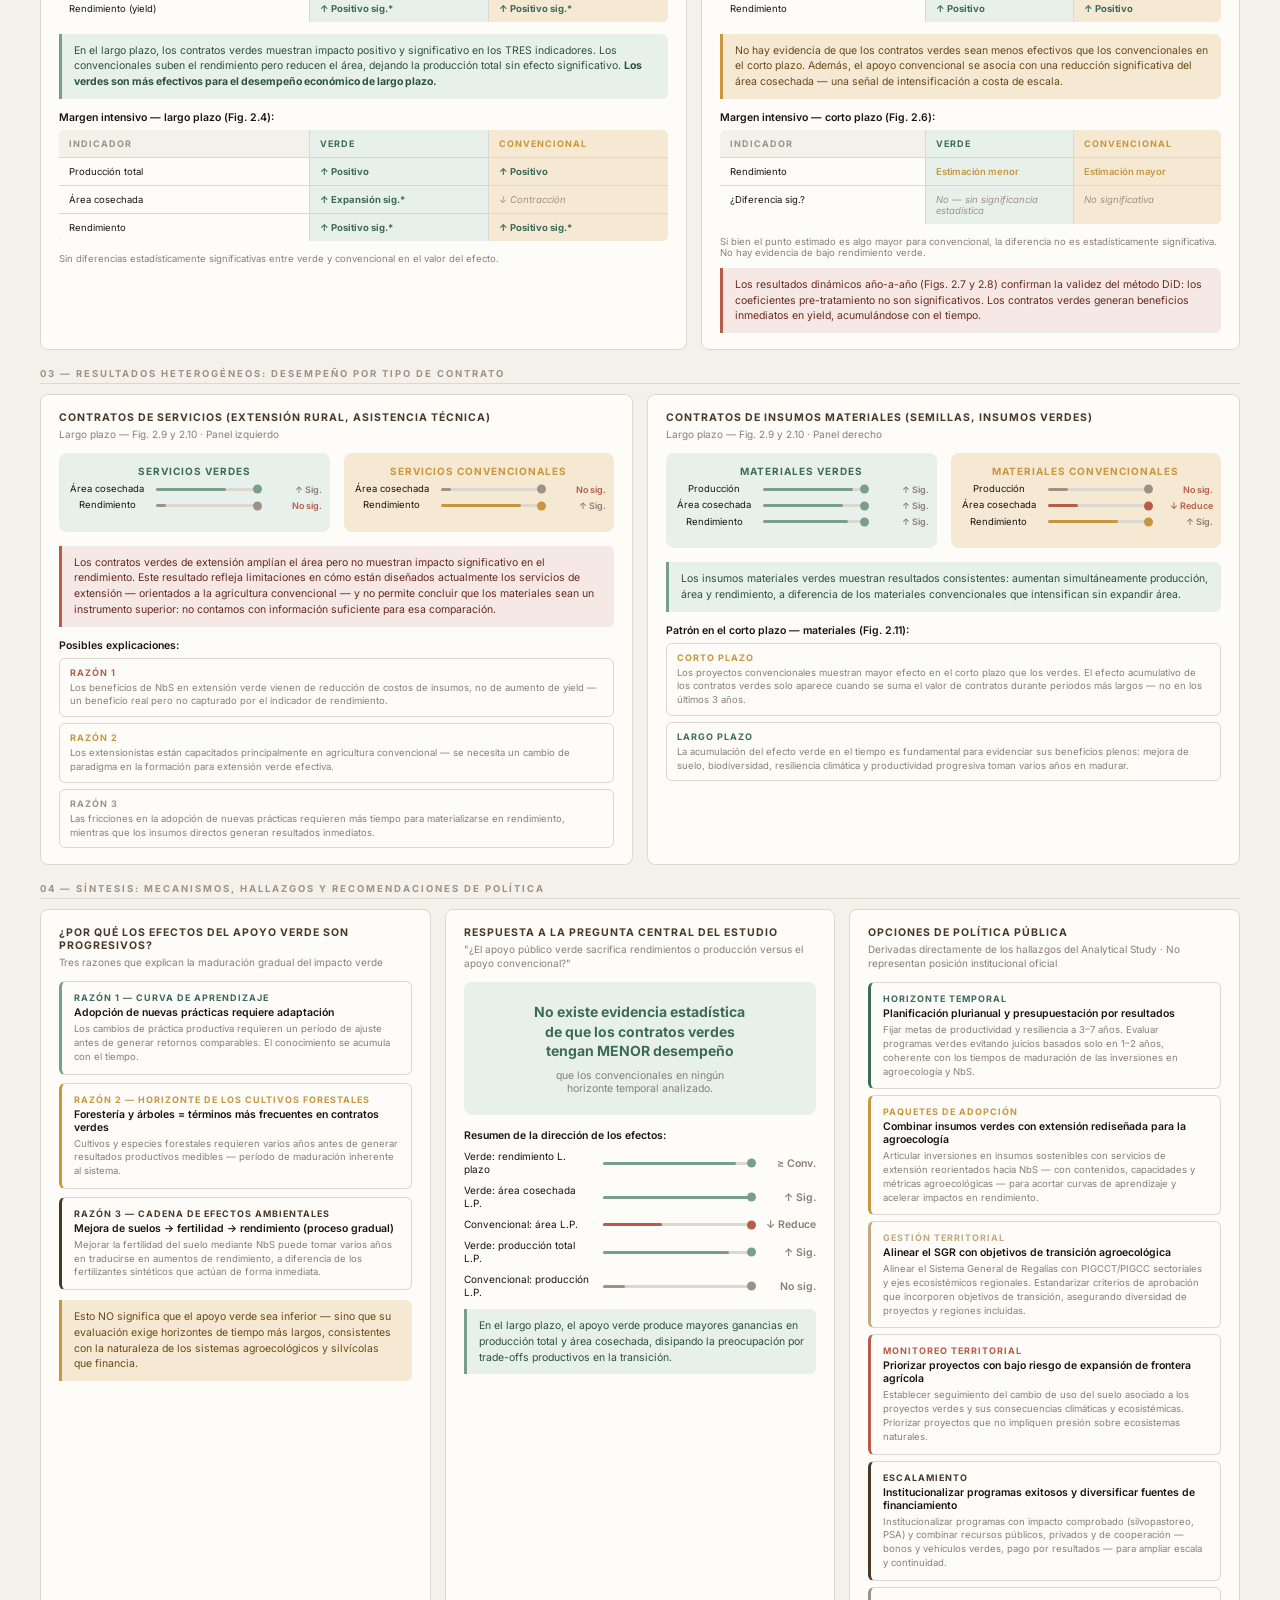
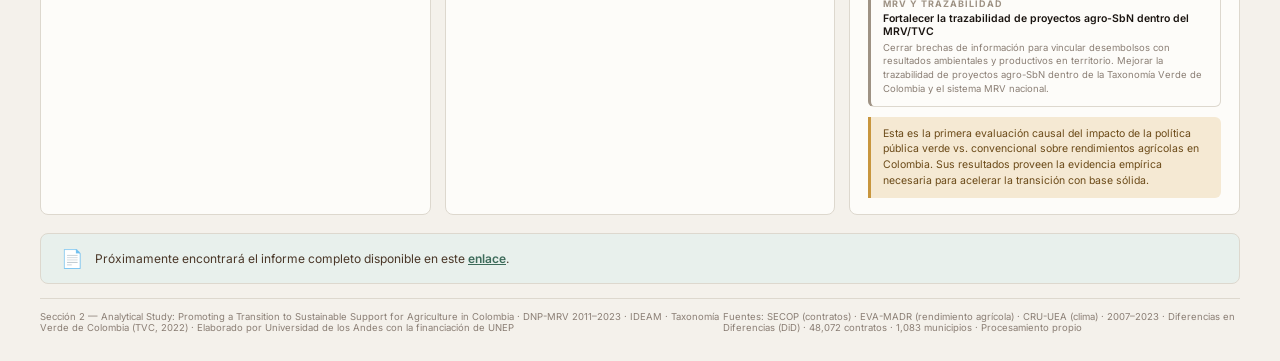
==== commit 60bdb9e8: "Actualizar infografías: reemplazar contenido y agregar responsividad" ====
--- a/infografia2/index.html
+++ b/infografia2/index.html
@@ -8,21 +8,21 @@
   @import url('https://fonts.googleapis.com/css2?family=Inter:wght@300;400;500;600;700&family=Playfair+Display:wght@700&display=swap');
 
   :root {
-    --cream:    #f8f4ec;
-    --white:    #fdfaf5;
-    --dark:     #2e1f0f;
-    --brown:    #71502f;
-    --amber:    #fdc57e;
-    --amber-lt: #fef0d8;
-    --sage:     #a7d4e4;
-    --sage-lt:  #d8eef5;
-    --sage-dk:  #4a7d94;
-    --coral:    #c47854;
-    --coral-lt: #fce8d8;
-    --stone:    #9e9284;
-    --muted:    #8a7e74;
-    --border:   #c5dde7;
-    --tan:      #71502f;
+    --cream:    #F4F1EB;
+    --white:    #FDFCF9;
+    --dark:     #1A1410;
+    --brown:    #4A3728;
+    --amber:    #C8963E;
+    --amber-lt: #F5E9D3;
+    --sage:     #7A9E8E;
+    --sage-lt:  #E8F0EC;
+    --sage-dk:  #3D6B5A;
+    --coral:    #B85C4A;
+    --coral-lt: #F5E8E5;
+    --stone:    #9E9284;
+    --muted:    #8A7E74;
+    --border:   #DDD8CE;
+    --tan:      #C4A882;
   }
 
   * { box-sizing: border-box; margin: 0; padding: 0; }
@@ -30,10 +30,8 @@
     font-family: 'Inter', sans-serif;
     background: var(--cream);
     color: var(--dark);
-    width: 1280px;
-    margin: 0 auto;
-    min-height: 900px;
-    padding: 36px 40px 28px;
+    width: 100%;
+    overflow-x: hidden;
   }
 
   .top-bar { display: flex; justify-content: space-between; align-items: flex-start; margin-bottom: 6px; }
@@ -95,9 +93,9 @@
   .lg-dot  { width: 9px; height: 9px; border-radius: 2px; flex-shrink: 0; }
 
   /* Note box */
-  .note { background: var(--sage-lt); border-left: 3px solid var(--sage); padding: 9px 12px; border-radius: 0 6px 6px 0; font-size: 10.5px; color: #2e1f0f; line-height: 1.5; margin-top: 10px; }
-  .note.amber { background: var(--amber-lt); border-left-color: var(--amber); color: #71502f; }
-  .note.coral { background: var(--coral-lt); border-left-color: var(--coral); color: #71502f; }
+  .note { background: var(--sage-lt); border-left: 3px solid var(--sage); padding: 9px 12px; border-radius: 0 6px 6px 0; font-size: 10.5px; color: #2A5245; line-height: 1.5; margin-top: 10px; }
+  .note.amber { background: var(--amber-lt); border-left-color: var(--amber); color: #6B4A18; }
+  .note.coral { background: var(--coral-lt); border-left-color: var(--coral); color: #6B2A1E; }
 
   /* Section divider label */
   .sec-label {
@@ -143,22 +141,13 @@
 
   footer { border-top: 1px solid var(--border); padding-top: 12px; display: flex; justify-content: space-between; font-size: 9.5px; color: var(--muted); margin-top: 8px; }
 </style>
-<script>
-(function(){
-  var W = 1280;
-  function fit(){
-    var s = Math.min(1, window.innerWidth / W);
-    document.body.style.zoom = s;
-  }
-  window.addEventListener('load', fit);
-  window.addEventListener('resize', fit);
-})();
-</script></head>
+</head>
 <body><nav style="position:sticky;top:0;z-index:1000;background:#2e1f0f;padding:14px 32px;display:flex;align-items:center;gap:20px;border-bottom:3px solid #fdc57e;box-sizing:border-box;">
   <a href="../" style="text-decoration:none;color:#fdc57e;font-family:'Inter',sans-serif;font-size:13px;font-weight:600;letter-spacing:0.5px;white-space:nowrap;">← Inicio</a>
   <span style="color:#f8f4ec;font-family:'Inter',sans-serif;font-size:12px;opacity:0.6;letter-spacing:0.3px;">Observatorio de Agricultura y Ganadería Sostenibles en Colombia</span>
 </nav>
-<div style="overflow-x:auto;padding-top:32px;">
+<div id="inf-outer" style="width:100%;overflow:hidden;">
+<div id="inf-inner" style="width:1280px;transform-origin:top left;padding:24px 40px 28px;">
 
 <!-- HEADER -->
 <div class="top-bar">
@@ -742,6 +731,32 @@
   <div>Fuentes: SECOP (contratos) · EVA-MADR (rendimiento agrícola) · CRU-UEA (clima) · 2007–2023 · Diferencias en Diferencias (DiD) · 48,072 contratos · 1,083 municipios · Procesamiento propio</div>
 </footer>
 
-</div>
+</div></div>
+<script>
+(function(){
+  function scaleInf(){
+    var inner=document.getElementById('inf-inner');
+    var outer=document.getElementById('inf-outer');
+    var w=outer.offsetWidth;
+    if(w<1280){
+      var s=w/1280;
+      inner.style.transform='scale('+s+')';
+      inner.style.transformOrigin='top left';
+      inner.style.marginLeft='0';
+      inner.style.marginRight='0';
+      outer.style.height=(inner.scrollHeight*s)+'px';
+    } else {
+      inner.style.transform='';
+      inner.style.marginLeft='auto';
+      inner.style.marginRight='auto';
+      outer.style.height='';
+    }
+  }
+  window.addEventListener('resize',scaleInf);
+  window.addEventListener('load',scaleInf);
+  scaleInf();
+})();
+</script>
+
 </body>
 </html>
